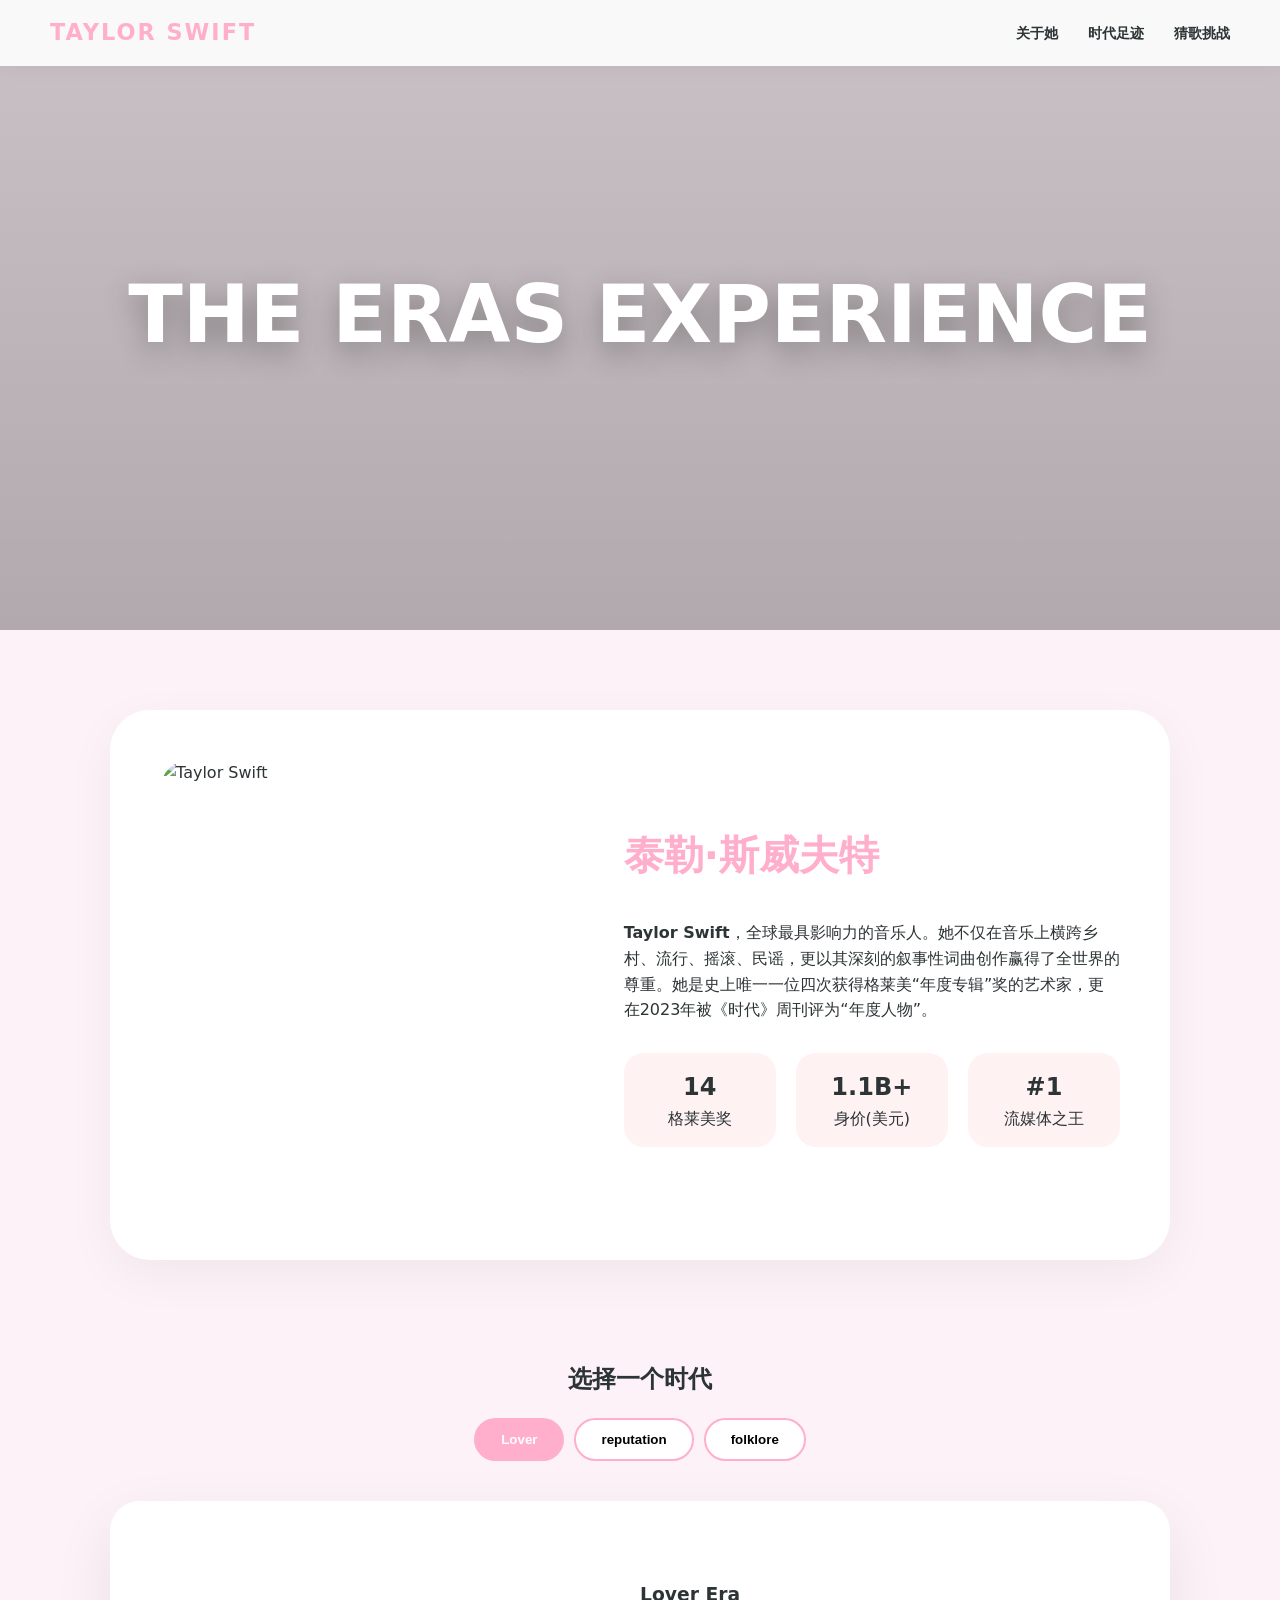
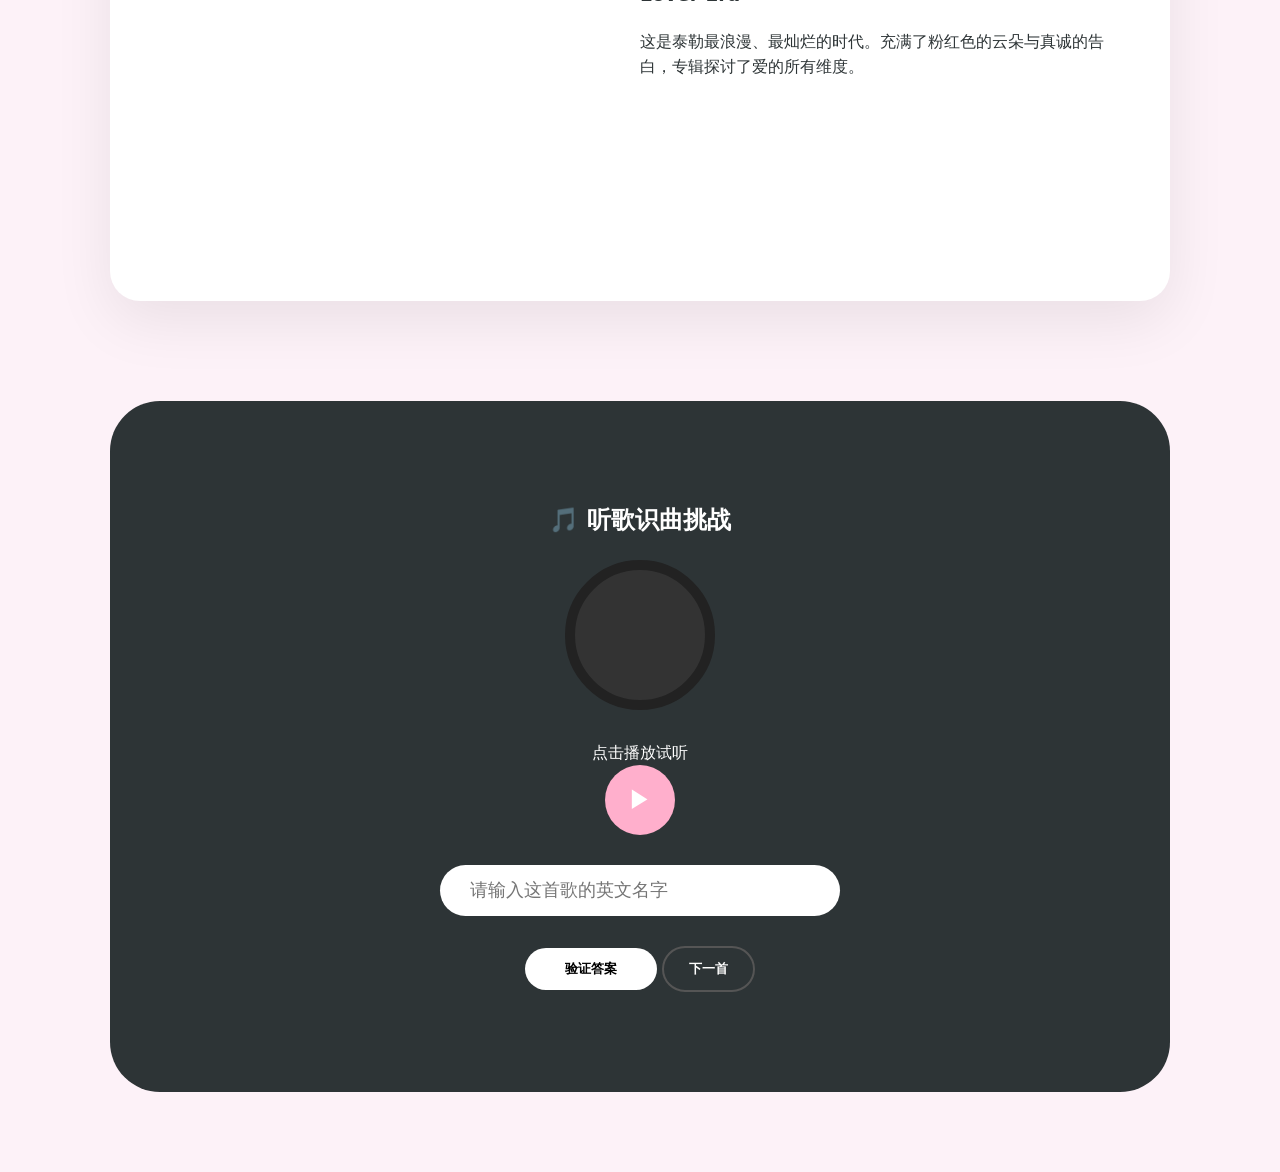
==== index.html @ 5fdd8d20 "Fix: correctly named index.html" ====
<!DOCTYPE html>
<html lang="zh-CN">
<head>
    <meta charset="UTF-8">
    <title>Taylor Swift | The Eras Tour 官方应援站</title>
    <style>
        :root {
            --pink: #ffafcc;
            --blue: #a2d2ff;
            --purple: #cdb4db;
            --dark: #2d3436;
            --glass: rgba(255, 255, 255, 0.9);
        }

        * { box-sizing: border-box; scroll-behavior: smooth; }
        body { margin: 0; font-family: 'Segoe UI', system-ui, sans-serif; background: #fdf2f8; color: var(--dark); line-height: 1.6; }

        /* --- 导航栏 --- */
        nav { position: fixed; top: 0; width: 100%; background: var(--glass); backdrop-filter: blur(10px); padding: 15px 50px; z-index: 1000; display: flex; justify-content: space-between; align-items: center; box-shadow: 0 2px 20px rgba(0,0,0,0.05); }
        nav .logo { font-weight: 900; font-size: 1.4rem; color: var(--pink); letter-spacing: 2px; }
        nav .links a { margin-left: 25px; text-decoration: none; color: var(--dark); font-weight: bold; font-size: 0.9rem; transition: 0.3s; }
        nav .links a:hover { color: var(--pink); }

        /* --- Hero Section --- */
        header { height: 70vh; background: linear-gradient(rgba(0,0,0,0.2), rgba(0,0,0,0.3)), url('https://images.unsplash.com/photo-1540039155733-5bb30b53aa14?auto=format&fit=crop&q=80&w=1920') center/cover; display: flex; align-items: center; justify-content: center; color: white; text-align: center; }
        header h1 { font-size: 5rem; margin: 0; text-shadow: 0 10px 30px rgba(0,0,0,0.3); }

        .container { max-width: 1100px; margin: 0 auto; padding: 80px 20px; }

        /* --- 个人介绍 --- */
        .bio-section { display: flex; gap: 50px; background: white; padding: 50px; border-radius: 40px; box-shadow: 0 15px 50px rgba(0,0,0,0.05); margin-bottom: 100px; align-items: center; }
        .bio-img { flex: 1; border-radius: 30px; overflow: hidden; height: 450px; }
        .bio-img img { width: 100%; height: 100%; object-fit: cover; }
        .bio-content { flex: 1.2; }
        .bio-content h2 { font-size: 2.5rem; color: var(--pink); margin-top: 0; }
        .stats { display: flex; gap: 20px; margin-top: 30px; }
        .stat-item { background: #fef2f2; padding: 15px; border-radius: 20px; flex: 1; text-align: center; }
        .stat-item strong { display: block; font-size: 1.5rem; }

        /* --- 时代切换交互 --- */
        .era-switcher { text-align: center; margin-bottom: 100px; }
        .era-btns { margin-bottom: 40px; display: flex; justify-content: center; gap: 10px; flex-wrap: wrap; }
        .era-btn { padding: 12px 25px; border-radius: 30px; border: 2px solid var(--pink); background: white; font-weight: bold; cursor: pointer; transition: 0.3s; }
        .era-btn.active { background: var(--pink); color: white; }
        .era-display { display: flex; background: white; border-radius: 30px; overflow: hidden; box-shadow: 0 20px 60px rgba(0,0,0,0.08); min-height: 400px; }
        .era-pic { flex: 1; background-size: cover; background-position: center; transition: 0.5s; }
        .era-info { flex: 1; padding: 60px; text-align: left; }

        /* --- 猜歌挑战 (音频增强) --- */
        .quiz-section { background: var(--dark); color: white; padding: 80px 40px; border-radius: 50px; text-align: center; margin-top: 50px; }
        .record-player { width: 150px; height: 150px; background: #333; border: 10px solid #222; border-radius: 50%; margin: 0 auto 30px; position: relative; }
        .record-player.playing { animation: spin 3s linear infinite; }
        @keyframes spin { from { transform: rotate(0deg); } to { transform: rotate(360deg); } }
        .play-btn { width: 70px; height: 70px; border-radius: 50%; background: var(--pink); border: none; cursor: pointer; font-size: 24px; color: white; transition: 0.3s; }
        .play-btn:hover { transform: scale(1.1); }
        .quiz-input { padding: 15px 30px; width: 80%; max-width: 400px; border-radius: 30px; border: none; font-size: 1.1rem; margin: 30px 0; outline: none; }

        @media (max-width: 800px) { .bio-section, .era-display { flex-direction: column; } .bio-img { width: 100%; height: 300px; } }
    </style>
</head>
<body>

<nav>
    <div class="logo">TAYLOR SWIFT</div>
    <div class="links">
        <a href="#bio">关于她</a>
        <a href="#eras">时代足迹</a>
        <a href="#quiz">猜歌挑战</a>
    </div>
</nav>

<header>
    <h1>THE ERAS EXPERIENCE</h1>
</header>

<div class="container">
    <section id="bio" class="bio-section">
        <div class="bio-img">
            <img src="https://images.unsplash.com/photo-1540039155733-5bb30b53aa14?q=80&w=800" alt="Taylor Swift">
        </div>
        <div class="bio-content">
            <h2>泰勒·斯威夫特</h2>
            <p><strong>Taylor Swift</strong>，全球最具影响力的音乐人。她不仅在音乐上横跨乡村、流行、摇滚、民谣，更以其深刻的叙事性词曲创作赢得了全世界的尊重。她是史上唯一一位四次获得格莱美“年度专辑”奖的艺术家，更在2023年被《时代》周刊评为“年度人物”。</p>
            <div class="stats">
                <div class="stat-item"><strong>14</strong>格莱美奖</div>
                <div class="stat-item"><strong>1.1B+</strong>身价(美元)</div>
                <div class="stat-item"><strong>#1</strong>流媒体之王</div>
            </div>
        </div>
    </section>

    <section id="eras" class="era-switcher">
        <h2>选择一个时代</h2>
        <div class="era-btns">
            <button class="era-btn active" onclick="switchEra('Lover')">Lover</button>
            <button class="era-btn" onclick="switchEra('Rep')">reputation</button>
            <button class="era-btn" onclick="switchEra('Folklore')">folklore</button>
        </div>
        <div class="era-display">
            <div id="era-pic" class="era-pic" style="background-image: url('https://images.unsplash.com/photo-1493225255756-d9584f8606e9?q=80&w=800');"></div>
            <div class="era-info">
                <h3 id="era-title">Lover Era</h3>
                <p id="era-text">这是泰勒最浪漫、最灿烂的时代。充满了粉红色的云朵与真诚的告白，专辑探讨了爱的所有维度。</p>
            </div>
        </div>
    </section>

    <section id="quiz" class="quiz-section">
        <h2>🎵 听歌识曲挑战</h2>
        <div id="record" class="record-player"></div>
        <div id="status">音频已加载，点击播放</div>
        <button class="play-btn" onclick="togglePlay()" id="playBtn">▶</button>
        <br>
        <input type="text" id="ans" class="quiz-input" placeholder="请输入这首歌的英文名字">
        <br>
        <button class="era-btn" style="background: white; border: none; padding: 12px 40px;" onclick="check()">验证答案</button>
        <button class="era-btn" style="background: transparent; color: white; border-color: #555;" onclick="newSong()">下一首</button>
        <div id="feedback" style="margin-top: 20px; font-weight: bold;"></div>
    </section>
</div>

<audio id="audio"></audio>

<script>
    // 时代切换数据
    const eraData = {
        'Lover': { t: "Lover Era", p: "https://images.unsplash.com/photo-1493225255756-d9584f8606e9?q=80&w=800", d: "这是泰勒最浪漫、最灿烂的时代。充满了粉红色的云朵与真诚的告白，专辑探讨了爱的所有维度。" },
        'Rep': { t: "reputation Era", p: "https://images.unsplash.com/photo-1506157786151-b8491531f063?q=80&w=800", d: "在黑暗与争议中归来。这个时代标志着泰勒夺回了自己的叙事权，风格强悍且充满力量感。" },
        'Folklore': { t: "folklore Era", p: "https://images.unsplash.com/photo-1441974231531-c6227db76b6e?q=80&w=800", d: "在寂静的森林中，泰勒用叙事诗般的方式安抚了疫情下的世界。这是一个充满想象力与艺术性的民谣时代。" }
    };

    function switchEra(name) {
        const data = eraData[name];
        document.getElementById('era-title').innerText = data.t;
        document.getElementById('era-text').innerText = data.d;
        document.getElementById('era-pic').style.backgroundImage = `url('${data.p}')`;
        document.querySelectorAll('.era-btn').forEach(b => b.classList.remove('active'));
        event.target.classList.add('active');
    }

    // 猜歌数据 (使用更稳定的测试链接)
    const songs = [
        { n: "Blank Space", u: "https://www.soundhelix.com/examples/mp3/SoundHelix-Song-1.mp3" }, // 示例音频1
        { n: "Shake It Off", u: "https://www.soundhelix.com/examples/mp3/SoundHelix-Song-2.mp3" }  // 示例音频2
    ];

    let current = 0;
    const audio = document.getElementById('audio');

    function newSong() {
        current = Math.floor(Math.random()*songs.length);
        audio.src = songs[current].u;
        document.getElementById('feedback').innerText = "";
        document.getElementById('ans').value = "";
        document.getElementById('record').classList.remove('playing');
        document.getElementById('playBtn').innerText = "▶";
        document.getElementById('status').innerText = "点击播放试听";
    }

    function togglePlay() {
        if(audio.paused) {
            audio.play();
            document.getElementById('record').classList.add('playing');
            document.getElementById('playBtn').innerText = "⏸";
        } else {
            audio.pause();
            document.getElementById('record').classList.remove('playing');
            document.getElementById('playBtn').innerText = "▶";
        }
    }

    function check() {
        const user = document.getElementById('ans').value.trim().toLowerCase();
        if(user === songs[current].n.toLowerCase()) {
            document.getElementById('feedback').innerText = "✅ 答对了！太聪明了！";
            document.getElementById('feedback').style.color = "#4ade80";
        } else {
            document.getElementById('feedback').innerText = "❌ 还没对哦，再听听？";
            document.getElementById('feedback').style.color = "#f87171";
        }
    }

    window.onload = newSong;
</script>

</body>
</html>
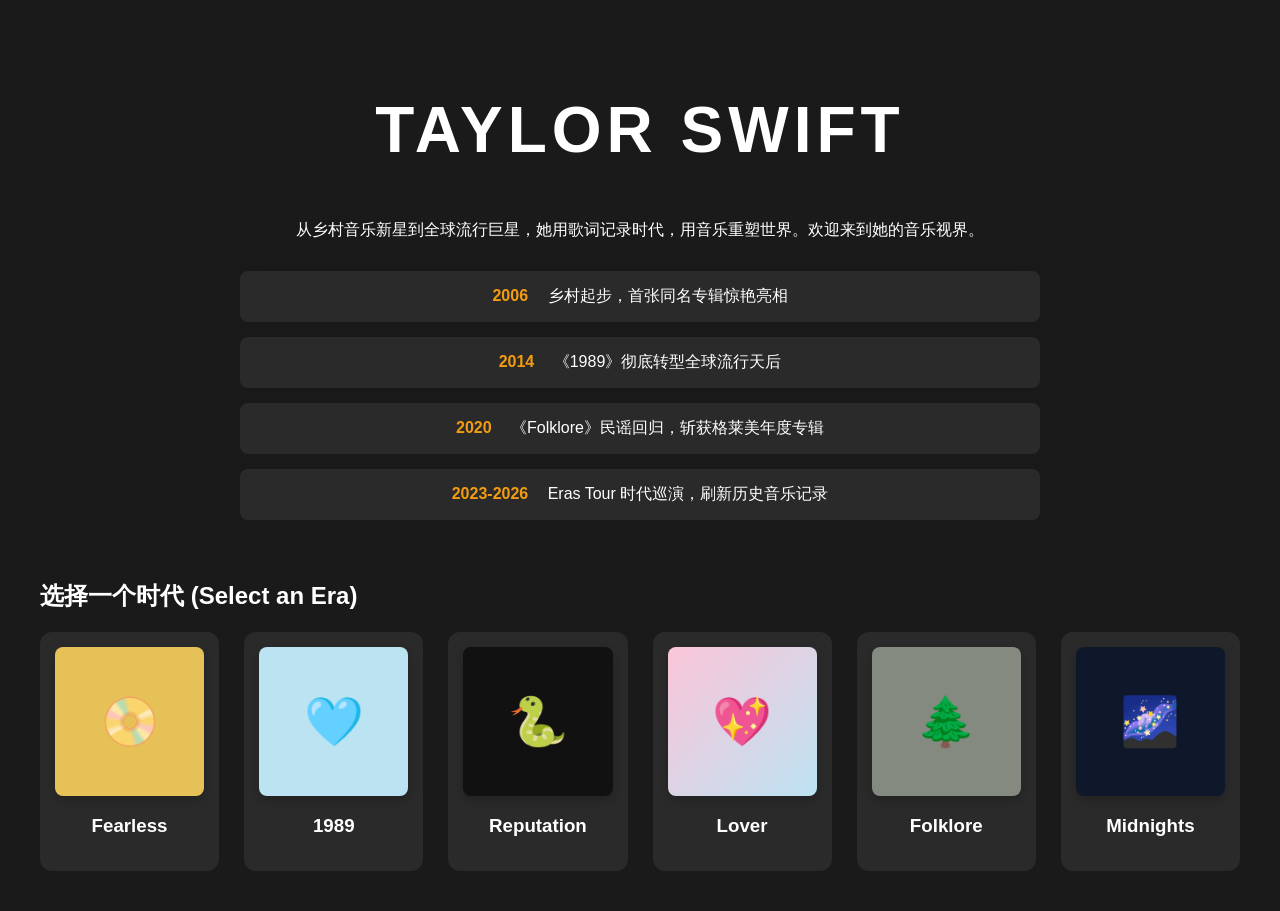
==== commit a610dd97: "Taylor网站史诗级改进" ====
--- a/index.html
+++ b/index.html
@@ -2,186 +2,54 @@
 <html lang="zh-CN">
 <head>
     <meta charset="UTF-8">
-    <title>Taylor Swift | The Eras Tour 官方应援站</title>
-    <style>
-        :root {
-            --pink: #ffafcc;
-            --blue: #a2d2ff;
-            --purple: #cdb4db;
-            --dark: #2d3436;
-            --glass: rgba(255, 255, 255, 0.9);
-        }
-
-        * { box-sizing: border-box; scroll-behavior: smooth; }
-        body { margin: 0; font-family: 'Segoe UI', system-ui, sans-serif; background: #fdf2f8; color: var(--dark); line-height: 1.6; }
-
-        /* --- 导航栏 --- */
-        nav { position: fixed; top: 0; width: 100%; background: var(--glass); backdrop-filter: blur(10px); padding: 15px 50px; z-index: 1000; display: flex; justify-content: space-between; align-items: center; box-shadow: 0 2px 20px rgba(0,0,0,0.05); }
-        nav .logo { font-weight: 900; font-size: 1.4rem; color: var(--pink); letter-spacing: 2px; }
-        nav .links a { margin-left: 25px; text-decoration: none; color: var(--dark); font-weight: bold; font-size: 0.9rem; transition: 0.3s; }
-        nav .links a:hover { color: var(--pink); }
-
-        /* --- Hero Section --- */
-        header { height: 70vh; background: linear-gradient(rgba(0,0,0,0.2), rgba(0,0,0,0.3)), url('https://images.unsplash.com/photo-1540039155733-5bb30b53aa14?auto=format&fit=crop&q=80&w=1920') center/cover; display: flex; align-items: center; justify-content: center; color: white; text-align: center; }
-        header h1 { font-size: 5rem; margin: 0; text-shadow: 0 10px 30px rgba(0,0,0,0.3); }
-
-        .container { max-width: 1100px; margin: 0 auto; padding: 80px 20px; }
-
-        /* --- 个人介绍 --- */
-        .bio-section { display: flex; gap: 50px; background: white; padding: 50px; border-radius: 40px; box-shadow: 0 15px 50px rgba(0,0,0,0.05); margin-bottom: 100px; align-items: center; }
-        .bio-img { flex: 1; border-radius: 30px; overflow: hidden; height: 450px; }
-        .bio-img img { width: 100%; height: 100%; object-fit: cover; }
-        .bio-content { flex: 1.2; }
-        .bio-content h2 { font-size: 2.5rem; color: var(--pink); margin-top: 0; }
-        .stats { display: flex; gap: 20px; margin-top: 30px; }
-        .stat-item { background: #fef2f2; padding: 15px; border-radius: 20px; flex: 1; text-align: center; }
-        .stat-item strong { display: block; font-size: 1.5rem; }
-
-        /* --- 时代切换交互 --- */
-        .era-switcher { text-align: center; margin-bottom: 100px; }
-        .era-btns { margin-bottom: 40px; display: flex; justify-content: center; gap: 10px; flex-wrap: wrap; }
-        .era-btn { padding: 12px 25px; border-radius: 30px; border: 2px solid var(--pink); background: white; font-weight: bold; cursor: pointer; transition: 0.3s; }
-        .era-btn.active { background: var(--pink); color: white; }
-        .era-display { display: flex; background: white; border-radius: 30px; overflow: hidden; box-shadow: 0 20px 60px rgba(0,0,0,0.08); min-height: 400px; }
-        .era-pic { flex: 1; background-size: cover; background-position: center; transition: 0.5s; }
-        .era-info { flex: 1; padding: 60px; text-align: left; }
-
-        /* --- 猜歌挑战 (音频增强) --- */
-        .quiz-section { background: var(--dark); color: white; padding: 80px 40px; border-radius: 50px; text-align: center; margin-top: 50px; }
-        .record-player { width: 150px; height: 150px; background: #333; border: 10px solid #222; border-radius: 50%; margin: 0 auto 30px; position: relative; }
-        .record-player.playing { animation: spin 3s linear infinite; }
-        @keyframes spin { from { transform: rotate(0deg); } to { transform: rotate(360deg); } }
-        .play-btn { width: 70px; height: 70px; border-radius: 50%; background: var(--pink); border: none; cursor: pointer; font-size: 24px; color: white; transition: 0.3s; }
-        .play-btn:hover { transform: scale(1.1); }
-        .quiz-input { padding: 15px 30px; width: 80%; max-width: 400px; border-radius: 30px; border: none; font-size: 1.1rem; margin: 30px 0; outline: none; }
-
-        @media (max-width: 800px) { .bio-section, .era-display { flex-direction: column; } .bio-img { width: 100%; height: 300px; } }
-    </style>
+    <meta name="viewport" content="width=device-width, initial-scale=1.0">
+    <title>Taylor Swift: The Eras Showcase</title>
+    <link rel="stylesheet" href="style.css">
 </head>
 <body>
 
-<nav>
-    <div class="logo">TAYLOR SWIFT</div>
-    <div class="links">
-        <a href="#bio">关于她</a>
-        <a href="#eras">时代足迹</a>
-        <a href="#quiz">猜歌挑战</a>
-    </div>
-</nav>
+    <section class="bio-section">
+        <h1 class="animate-text">TAYLOR SWIFT</h1>
+        <p class="bio-text">从乡村音乐新星到全球流行巨星，她用歌词记录时代，用音乐重塑世界。欢迎来到她的音乐视界。</p>
+        
+        <div class="timeline">
+            <div class="timeline-item"><span>2006</span> 乡村起步，首张同名专辑惊艳亮相</div>
+            <div class="timeline-item"><span>2014</span> 《1989》彻底转型全球流行天后</div>
+            <div class="timeline-item"><span>2020</span> 《Folklore》民谣回归，斩获格莱美年度专辑</div>
+            <div class="timeline-item"><span>2023-2026</span> Eras Tour 时代巡演，刷新历史音乐记录</div>
+        </div>
+    </section>
 
-<header>
-    <h1>THE ERAS EXPERIENCE</h1>
-</header>
-
-<div class="container">
-    <section id="bio" class="bio-section">
-        <div class="bio-img">
-            <img src="https://images.unsplash.com/photo-1540039155733-5bb30b53aa14?q=80&w=800" alt="Taylor Swift">
-        </div>
-        <div class="bio-content">
-            <h2>泰勒·斯威夫特</h2>
-            <p><strong>Taylor Swift</strong>，全球最具影响力的音乐人。她不仅在音乐上横跨乡村、流行、摇滚、民谣，更以其深刻的叙事性词曲创作赢得了全世界的尊重。她是史上唯一一位四次获得格莱美“年度专辑”奖的艺术家，更在2023年被《时代》周刊评为“年度人物”。</p>
-            <div class="stats">
-                <div class="stat-item"><strong>14</strong>格莱美奖</div>
-                <div class="stat-item"><strong>1.1B+</strong>身价(美元)</div>
-                <div class="stat-item"><strong>#1</strong>流媒体之王</div>
+    <section class="album-section">
+        <h2>选择一个时代 (Select an Era)</h2>
+        <div class="album-grid">
+            <div class="album-card" data-era="fearless">
+                <div class="album-cover" style="background: #e5c158;">📀</div>
+                <h3>Fearless</h3>
+            </div>
+            <div class="album-card" data-era="1989">
+                <div class="album-cover" style="background: #bce3f2;">🩵</div>
+                <h3>1989</h3>
+            </div>
+            <div class="album-card" data-era="reputation">
+                <div class="album-cover" style="background: #111111; color: #fff;">🐍</div>
+                <h3>Reputation</h3>
+            </div>
+            <div class="album-card" data-era="lover">
+                <div class="album-cover" style="background: linear-gradient(135deg, #fbc5d8, #bce3f2);">💖</div>
+                <h3>Lover</h3>
+            </div>
+            <div class="album-card" data-era="folklore">
+                <div class="album-cover" style="background: #848a80;">🌲</div>
+                <h3>Folklore</h3>
+            </div>
+            <div class="album-card" data-era="midnights">
+                <div class="album-cover" style="background: #0f172a; color: #fff;">🌌</div>
+                <h3>Midnights</h3>
             </div>
         </div>
     </section>
 
-    <section id="eras" class="era-switcher">
-        <h2>选择一个时代</h2>
-        <div class="era-btns">
-            <button class="era-btn active" onclick="switchEra('Lover')">Lover</button>
-            <button class="era-btn" onclick="switchEra('Rep')">reputation</button>
-            <button class="era-btn" onclick="switchEra('Folklore')">folklore</button>
-        </div>
-        <div class="era-display">
-            <div id="era-pic" class="era-pic" style="background-image: url('https://images.unsplash.com/photo-1493225255756-d9584f8606e9?q=80&w=800');"></div>
-            <div class="era-info">
-                <h3 id="era-title">Lover Era</h3>
-                <p id="era-text">这是泰勒最浪漫、最灿烂的时代。充满了粉红色的云朵与真诚的告白，专辑探讨了爱的所有维度。</p>
-            </div>
-        </div>
-    </section>
-
-    <section id="quiz" class="quiz-section">
-        <h2>🎵 听歌识曲挑战</h2>
-        <div id="record" class="record-player"></div>
-        <div id="status">音频已加载，点击播放</div>
-        <button class="play-btn" onclick="togglePlay()" id="playBtn">▶</button>
-        <br>
-        <input type="text" id="ans" class="quiz-input" placeholder="请输入这首歌的英文名字">
-        <br>
-        <button class="era-btn" style="background: white; border: none; padding: 12px 40px;" onclick="check()">验证答案</button>
-        <button class="era-btn" style="background: transparent; color: white; border-color: #555;" onclick="newSong()">下一首</button>
-        <div id="feedback" style="margin-top: 20px; font-weight: bold;"></div>
-    </section>
-</div>
-
-<audio id="audio"></audio>
-
-<script>
-    // 时代切换数据
-    const eraData = {
-        'Lover': { t: "Lover Era", p: "https://images.unsplash.com/photo-1493225255756-d9584f8606e9?q=80&w=800", d: "这是泰勒最浪漫、最灿烂的时代。充满了粉红色的云朵与真诚的告白，专辑探讨了爱的所有维度。" },
-        'Rep': { t: "reputation Era", p: "https://images.unsplash.com/photo-1506157786151-b8491531f063?q=80&w=800", d: "在黑暗与争议中归来。这个时代标志着泰勒夺回了自己的叙事权，风格强悍且充满力量感。" },
-        'Folklore': { t: "folklore Era", p: "https://images.unsplash.com/photo-1441974231531-c6227db76b6e?q=80&w=800", d: "在寂静的森林中，泰勒用叙事诗般的方式安抚了疫情下的世界。这是一个充满想象力与艺术性的民谣时代。" }
-    };
-
-    function switchEra(name) {
-        const data = eraData[name];
-        document.getElementById('era-title').innerText = data.t;
-        document.getElementById('era-text').innerText = data.d;
-        document.getElementById('era-pic').style.backgroundImage = `url('${data.p}')`;
-        document.querySelectorAll('.era-btn').forEach(b => b.classList.remove('active'));
-        event.target.classList.add('active');
-    }
-
-    // 猜歌数据 (使用更稳定的测试链接)
-    const songs = [
-        { n: "Blank Space", u: "https://www.soundhelix.com/examples/mp3/SoundHelix-Song-1.mp3" }, // 示例音频1
-        { n: "Shake It Off", u: "https://www.soundhelix.com/examples/mp3/SoundHelix-Song-2.mp3" }  // 示例音频2
-    ];
-
-    let current = 0;
-    const audio = document.getElementById('audio');
-
-    function newSong() {
-        current = Math.floor(Math.random()*songs.length);
-        audio.src = songs[current].u;
-        document.getElementById('feedback').innerText = "";
-        document.getElementById('ans').value = "";
-        document.getElementById('record').classList.remove('playing');
-        document.getElementById('playBtn').innerText = "▶";
-        document.getElementById('status').innerText = "点击播放试听";
-    }
-
-    function togglePlay() {
-        if(audio.paused) {
-            audio.play();
-            document.getElementById('record').classList.add('playing');
-            document.getElementById('playBtn').innerText = "⏸";
-        } else {
-            audio.pause();
-            document.getElementById('record').classList.remove('playing');
-            document.getElementById('playBtn').innerText = "▶";
-        }
-    }
-
-    function check() {
-        const user = document.getElementById('ans').value.trim().toLowerCase();
-        if(user === songs[current].n.toLowerCase()) {
-            document.getElementById('feedback').innerText = "✅ 答对了！太聪明了！";
-            document.getElementById('feedback').style.color = "#4ade80";
-        } else {
-            document.getElementById('feedback').innerText = "❌ 还没对哦，再听听？";
-            document.getElementById('feedback').style.color = "#f87171";
-        }
-    }
-
-    window.onload = newSong;
-</script>
-
+    <script src="script.js"></script>
 </body>
 </html>
--- a/style.css
+++ b/style.css
@@ -0,0 +1,152 @@
+/* 1. 默认全局变量（初始为默认优雅暗色调） */
+:root {
+    --bg-color: #1a1a1a;
+    --text-color: #ffffff;
+    --accent-color: #f39c12;
+    --card-bg: #2a2a2a;
+    --blur-effect: blur(0px);
+    --font-style: 'Segoe UI', sans-serif;
+}
+
+/* 2. 不同专辑的画风与色调定义 */
+[data-theme="fearless"] {
+    --bg-color: #faf5e6;
+    --text-color: #634b15;
+    --accent-color: #d4af37;
+    --card-bg: #fffbf0;
+    --font-style: 'Georgia', serif;
+}
+
+[data-theme="1989"] {
+    --bg-color: #e6f4f8;
+    --text-color: #1e3a47;
+    --accent-color: #7bc0db;
+    --card-bg: #ffffff;
+    --font-style: 'Arial', sans-serif;
+}
+
+[data-theme="reputation"] {
+    --bg-color: #0d0d0d;
+    --text-color: #f5f5f5;
+    --accent-color: #7f8c8d;
+    --card-bg: #1a1a1a;
+    --font-style: 'Impact', Charcoal, sans-serif;
+    filter: contrast(1.1) grayscale(0.2); /* 带来硬朗、高对比度的画风 */
+}
+
+[data-theme="lover"] {
+    --bg-color: #fff0f5;
+    --text-color: #774c60;
+    --accent-color: #ffb6c1;
+    --card-bg: linear-gradient(180deg, #ffffff, #fff5f7);
+    --font-style: 'Courier New', monospace;
+}
+
+[data-theme="folklore"] {
+    --bg-color: #2b302a;
+    --text-color: #e3e7e1;
+    --accent-color: #707a6e;
+    --card-bg: #353c34;
+    --font-style: 'Garamond', serif;
+    --blur-effect: blur(1px); /* 带来森林薄雾般的微朦胧感 */
+}
+
+[data-theme="midnights"] {
+    --bg-color: #070b19;
+    --text-color: #cbd5e1;
+    --accent-color: #38bdf8;
+    --card-bg: #0f172a;
+    --font-style: 'Trebuchet MS', sans-serif;
+}
+
+/* 3. 基础布局与丝滑过渡过渡动效 */
+body {
+    background-color: var(--bg-color);
+    color: var(--text-color);
+    font-family: var(--font-style);
+    margin: 0;
+    padding: 40px;
+    transition: all 0.8s cubic-bezier(0.25, 1, 0.5, 1); /* 核心：让所有色彩、字体的切换极其丝滑 */
+    backdrop-filter: var(--blur-effect);
+}
+
+/* 生涯墙与动态文字 */
+.bio-section {
+    max-width: 800px;
+    margin: 0 auto 60px auto;
+    text-align: center;
+}
+
+.animate-text {
+    font-size: 4rem;
+    letter-spacing: 5px;
+    animation: fadeInDown 1.2s ease;
+}
+
+/* 生涯时间线高级动效 */
+.timeline {
+    margin-top: 30px;
+    display: flex;
+    flex-direction: column;
+    gap: 15px;
+}
+
+.timeline-item {
+    background: var(--card-bg);
+    padding: 15px;
+    border-radius: 8px;
+    box-shadow: 0 4px 15px rgba(0,0,0,0.05);
+    transform: translateY(0);
+    transition: transform 0.3s ease, box-shadow 0.3s ease;
+    cursor: default;
+}
+
+.timeline-item:hover {
+    transform: translateY(-5px); /* 悬浮时微微抬起 */
+    box-shadow: 0 10px 20px rgba(0,0,0,0.15);
+}
+
+.timeline-item span {
+    font-weight: bold;
+    color: var(--accent-color);
+    margin-right: 15px;
+}
+
+/* 专辑陈列网格 */
+.album-grid {
+    display: grid;
+    grid-template-columns: repeat(auto-fit, minmax(150px, 1fr));
+    gap: 25px;
+    margin-top: 20px;
+}
+
+.album-card {
+    background: var(--card-bg);
+    border-radius: 12px;
+    padding: 15px;
+    text-align: center;
+    cursor: pointer;
+    transition: transform 0.4s cubic-bezier(0.175, 0.885, 0.32, 1.275);
+}
+
+.album-card:hover {
+    transform: scale(1.08); /* 弹性放大效果 */
+}
+
+.album-cover {
+    width: 100%;
+    aspect-ratio: 1;
+    border-radius: 8px;
+    display: flex;
+    align-items: center;
+    justify-content: center;
+    font-size: 3rem;
+    margin-bottom: 10px;
+    box-shadow: 0 4px 10px rgba(0,0,0,0.2);
+}
+
+/* 纯 CSS 动画预设 */
+@keyframes fadeInDown {
+    from { opacity: 0; transform: translateY(-20px); }
+    to { opacity: 1; transform: translateY(0); }
+}
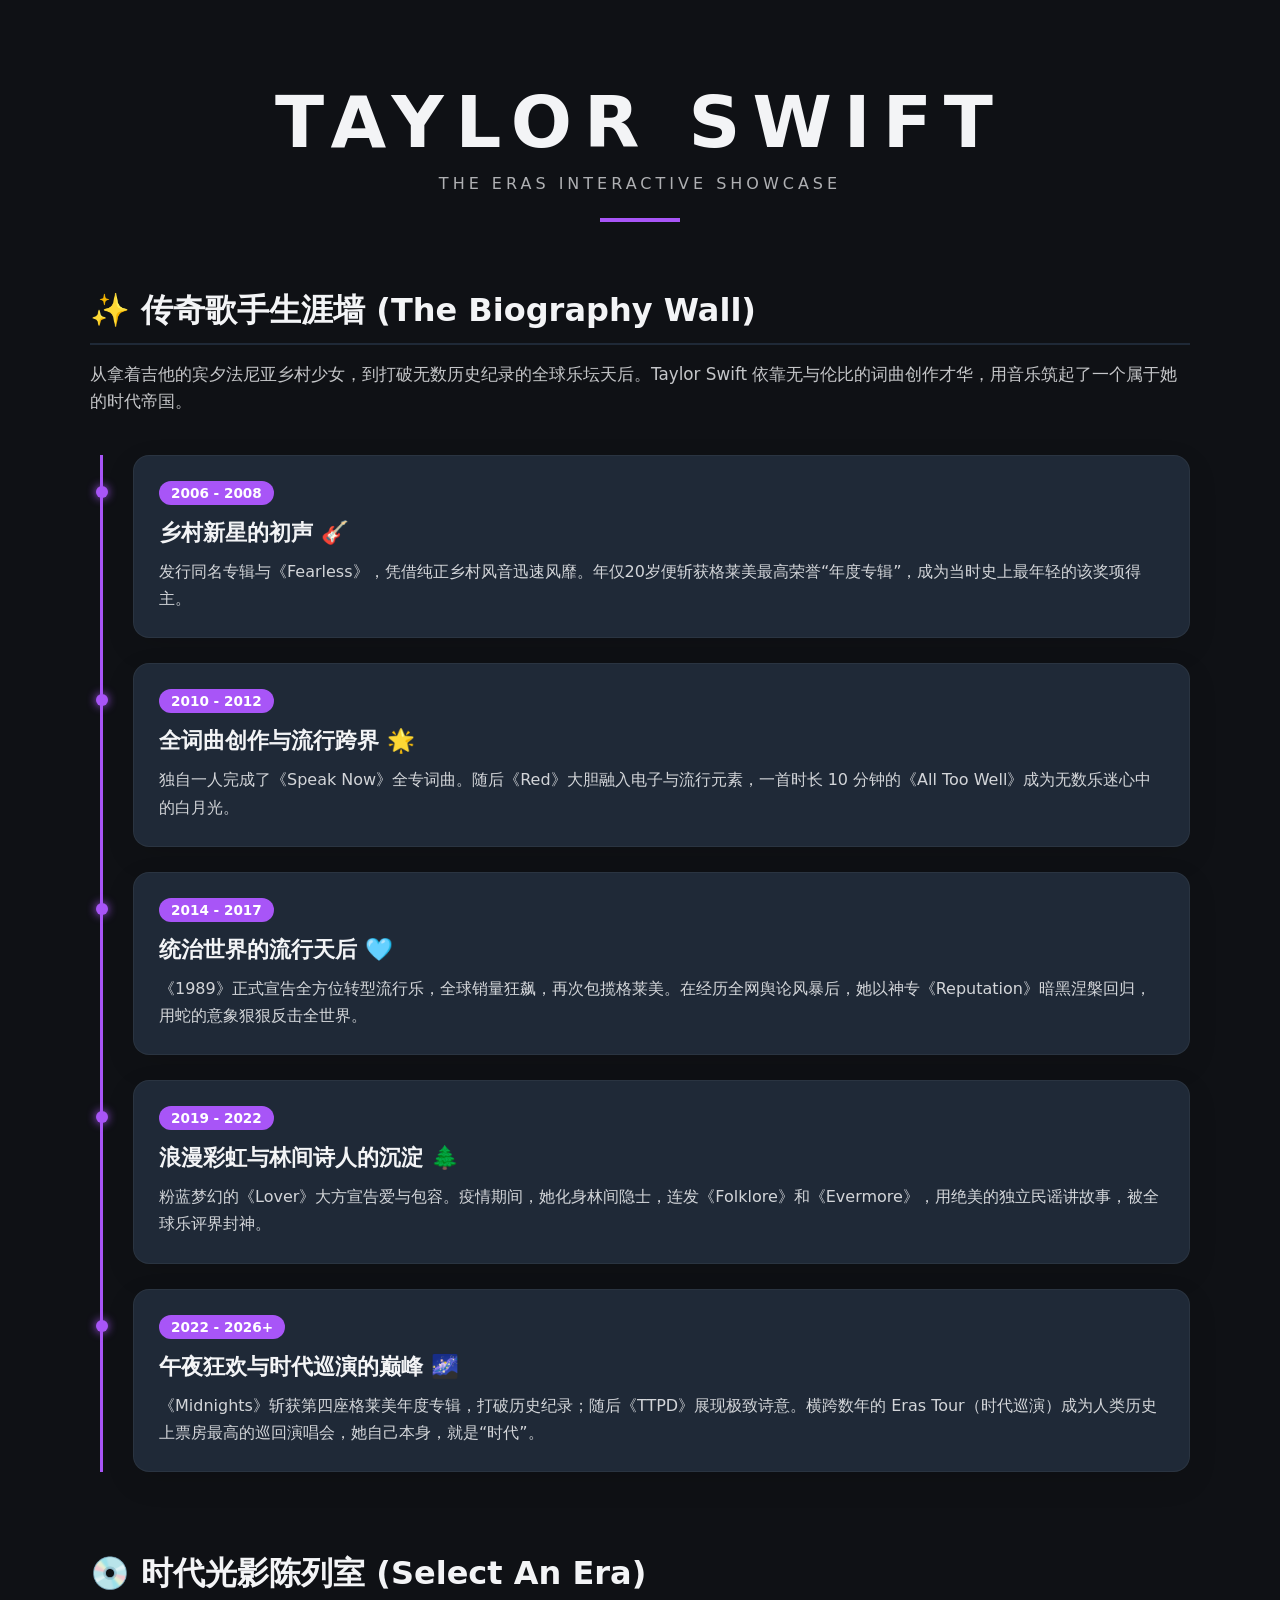
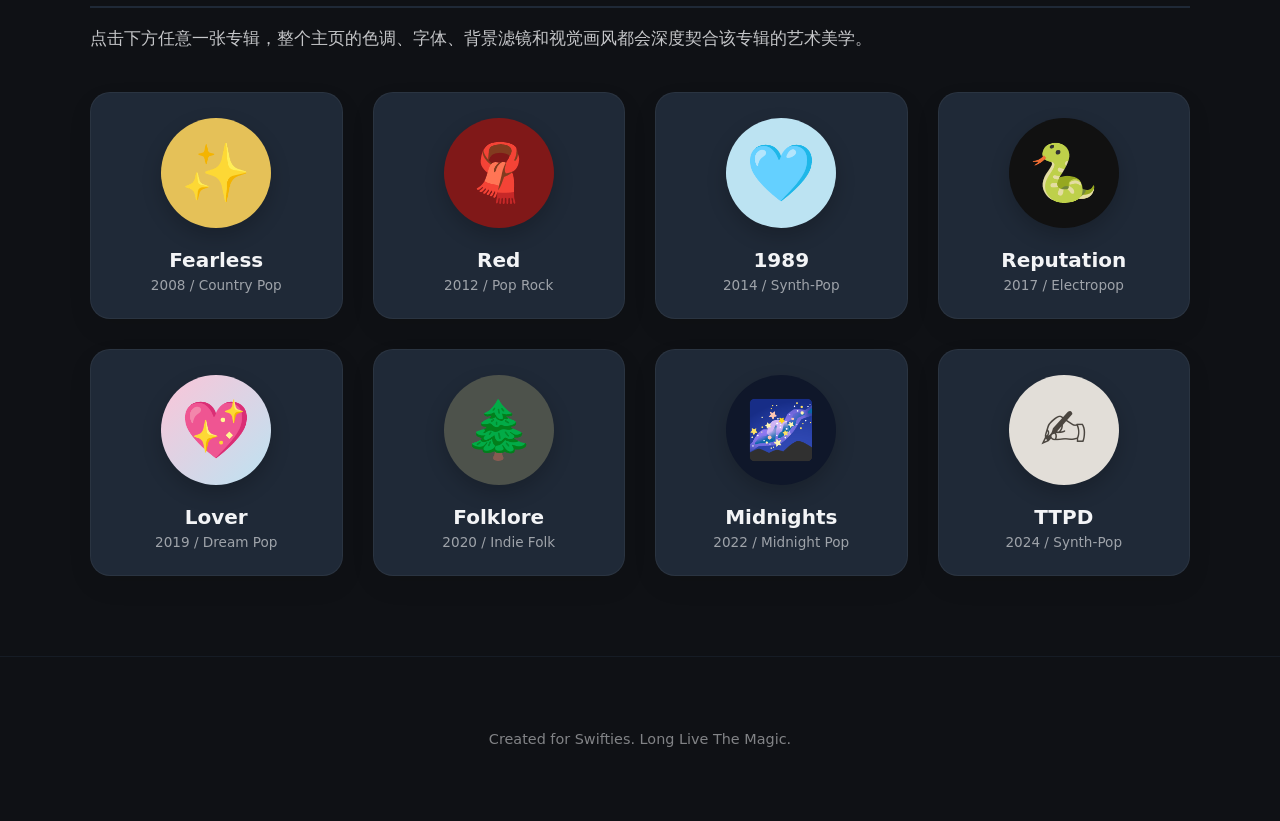
==== commit 0069c360: "2.0版本" ====
--- a/index.html
+++ b/index.html
@@ -3,53 +3,106 @@
 <head>
     <meta charset="UTF-8">
     <meta name="viewport" content="width=device-width, initial-scale=1.0">
-    <title>Taylor Swift: The Eras Showcase</title>
+    <title>Taylor Swift: The Eras Universe</title>
     <link rel="stylesheet" href="style.css">
 </head>
 <body>
 
-    <section class="bio-section">
-        <h1 class="animate-text">TAYLOR SWIFT</h1>
-        <p class="bio-text">从乡村音乐新星到全球流行巨星，她用歌词记录时代，用音乐重塑世界。欢迎来到她的音乐视界。</p>
+    <header class="main-header">
+        <h1 class="animate-title">TAYLOR SWIFT</h1>
+        <p class="subtitle">THE ERAS INTERACTIVE SHOWCASE</p>
+        <div class="header-line"></div>
+    </header>
+
+    <section class="section-container">
+        <h2 class="section-title">✨ 传奇歌手生涯墙 (The Biography Wall)</h2>
+        <p class="section-intro">从拿着吉他的宾夕法尼亚乡村少女，到打破无数历史纪录的全球乐坛天后。Taylor Swift 依靠无与伦比的词曲创作才华，用音乐筑起了一个属于她的时代帝国。</p>
         
-        <div class="timeline">
-            <div class="timeline-item"><span>2006</span> 乡村起步，首张同名专辑惊艳亮相</div>
-            <div class="timeline-item"><span>2014</span> 《1989》彻底转型全球流行天后</div>
-            <div class="timeline-item"><span>2020</span> 《Folklore》民谣回归，斩获格莱美年度专辑</div>
-            <div class="timeline-item"><span>2023-2026</span> Eras Tour 时代巡演，刷新历史音乐记录</div>
-        </div>
-    </section>
+        <div class="timeline-container">
+            <div class="timeline-card">
+                <div class="time-badge">2006 - 2008</div>
+                <h3>乡村新星的初声 🎸</h3>
+                <p>发行同名专辑与《Fearless》，凭借纯正乡村风音迅速风靡。年仅20岁便斩获格莱美最高荣誉“年度专辑”，成为当时史上最年轻的该奖项得主。</p>
+            </div>
+            
+            <div class="timeline-card">
+                <div class="time-badge">2010 - 2012</div>
+                <h3>全词曲创作与流行跨界 🌟</h3>
+                <p>独自一人完成了《Speak Now》全专词曲。随后《Red》大胆融入电子与流行元素，一首时长 10 分钟的《All Too Well》成为无数乐迷心中的白月光。</p>
+            </div>
+            
+            <div class="timeline-card">
+                <div class="time-badge">2014 - 2017</div>
+                <h3>统治世界的流行天后 🩵</h3>
+                <p>《1989》正式宣告全方位转型流行乐，全球销量狂飙，再次包揽格莱美。在经历全网舆论风暴后，她以神专《Reputation》暗黑涅槃回归，用蛇的意象狠狠反击全世界。</p>
+            </div>
+            
+            <div class="timeline-card">
+                <div class="time-badge">2019 - 2022</div>
+                <h3>浪漫彩虹与林间诗人的沉淀 🌲</h3>
+                <p>粉蓝梦幻的《Lover》大方宣告爱与包容。疫情期间，她化身林间隐士，连发《Folklore》和《Evermore》，用绝美的独立民谣讲故事，被全球乐评界封神。</p>
+            </div>
 
-    <section class="album-section">
-        <h2>选择一个时代 (Select an Era)</h2>
-        <div class="album-grid">
-            <div class="album-card" data-era="fearless">
-                <div class="album-cover" style="background: #e5c158;">📀</div>
-                <h3>Fearless</h3>
-            </div>
-            <div class="album-card" data-era="1989">
-                <div class="album-cover" style="background: #bce3f2;">🩵</div>
-                <h3>1989</h3>
-            </div>
-            <div class="album-card" data-era="reputation">
-                <div class="album-cover" style="background: #111111; color: #fff;">🐍</div>
-                <h3>Reputation</h3>
-            </div>
-            <div class="album-card" data-era="lover">
-                <div class="album-cover" style="background: linear-gradient(135deg, #fbc5d8, #bce3f2);">💖</div>
-                <h3>Lover</h3>
-            </div>
-            <div class="album-card" data-era="folklore">
-                <div class="album-cover" style="background: #848a80;">🌲</div>
-                <h3>Folklore</h3>
-            </div>
-            <div class="album-card" data-era="midnights">
-                <div class="album-cover" style="background: #0f172a; color: #fff;">🌌</div>
-                <h3>Midnights</h3>
+            <div class="timeline-card">
+                <div class="time-badge">2022 - 2026+</div>
+                <h3>午夜狂欢与时代巡演的巅峰 🌌</h3>
+                <p>《Midnights》斩获第四座格莱美年度专辑，打破历史纪录；随后《TTPD》展现极致诗意。横跨数年的 Eras Tour（时代巡演）成为人类历史上票房最高的巡回演唱会，她自己本身，就是“时代”。</p>
             </div>
         </div>
     </section>
 
+    <section class="section-container">
+        <h2 class="section-title">💿 时代光影陈列室 (Select An Era)</h2>
+        <p class="section-intro">点击下方任意一张专辑，整个主页的色调、字体、背景滤镜和视觉画风都会深度契合该专辑的艺术美学。</p>
+        
+        <div class="album-grid">
+            <div class="album-card" data-era="fearless">
+                <div class="vinyl-record">✨</div>
+                <h3>Fearless</h3>
+                <p class="album-meta">2008 / Country Pop</p>
+            </div>
+            <div class="album-card" data-era="red">
+                <div class="vinyl-record" style="background: #801818; color: #fff;">🧣</div>
+                <h3>Red</h3>
+                <p class="album-meta">2012 / Pop Rock</p>
+            </div>
+            <div class="album-card" data-era="pop1989">
+                <div class="vinyl-record" style="background: #bce3f2;">🩵</div>
+                <h3>1989</h3>
+                <p class="album-meta">2014 / Synth-Pop</p>
+            </div>
+            <div class="album-card" data-era="reputation">
+                <div class="vinyl-record" style="background: #111111; color: #fff;">🐍</div>
+                <h3>Reputation</h3>
+                <p class="album-meta">2017 / Electropop</p>
+            </div>
+            <div class="album-card" data-era="lover">
+                <div class="vinyl-record" style="background: linear-gradient(135deg, #fbc5d8, #bce3f2);">💖</div>
+                <h3>Lover</h3>
+                <p class="album-meta">2019 / Dream Pop</p>
+            </div>
+            <div class="album-card" data-era="folklore">
+                <div class="vinyl-record" style="background: #4d524b; color: #fff;">🌲</div>
+                <h3>Folklore</h3>
+                <p class="album-meta">2020 / Indie Folk</p>
+            </div>
+            <div class="album-card" data-era="midnights">
+                <div class="vinyl-record" style="background: #0f172a; color: #fff;">🌌</div>
+                <h3>Midnights</h3>
+                <p class="album-meta">2022 / Midnight Pop</p>
+            </div>
+            <div class="album-card" data-era="ttpd">
+                <div class="vinyl-record" style="background: #e2ded8; color: #4a453f;">✍️</div>
+                <h3>TTPD</h3>
+                <p class="album-meta">2024 / Synth-Pop</p>
+            </div>
+        </div>
+    </section>
+
+    <footer class="main-footer">
+        <p>Created for Swifties. Long Live The Magic.</p>
+    </footer>
+
     <script src="script.js"></script>
 </body>
-</html>+</html> 
--- a/style.css
+++ b/style.css
@@ -1,152 +1,294 @@
-/* 1. 默认全局变量（初始为默认优雅暗色调） */
+/* ==========================================================================
+   1. 初始优雅高阶暗色主题（默认）
+   ========================================================================== */
 :root {
-    --bg-color: #1a1a1a;
-    --text-color: #ffffff;
-    --accent-color: #f39c12;
-    --card-bg: #2a2a2a;
-    --blur-effect: blur(0px);
-    --font-style: 'Segoe UI', sans-serif;
-}
-
-/* 2. 不同专辑的画风与色调定义 */
+    --bg-color: #0f1115;
+    --text-color: #f3f4f6;
+    --accent-color: #a855f7;
+    --card-bg: #1f2937;
+    --card-hover-bg: #374151;
+    --blur-val: blur(0px);
+    --font-family: system-ui, -apple-system, sans-serif;
+    --card-border: 1px solid rgba(255,255,255,0.05);
+}
+
+/* ==========================================================================
+   2. 各大时代（Eras）主题深度视觉画风定制
+   ========================================================================== */
+
+/* Fearless 时代：闪耀金色、古典乡村优雅 */
 [data-theme="fearless"] {
     --bg-color: #faf5e6;
-    --text-color: #634b15;
+    --text-color: #4a3710;
     --accent-color: #d4af37;
-    --card-bg: #fffbf0;
-    --font-style: 'Georgia', serif;
-}
-
-[data-theme="1989"] {
-    --bg-color: #e6f4f8;
-    --text-color: #1e3a47;
-    --accent-color: #7bc0db;
+    --card-bg: #fffbf2;
+    --card-hover-bg: #f5eedc;
+    --font-family: 'Garamond', 'Georgia', serif;
+    --card-border: 1px solid rgba(212,175,55,0.2);
+}
+
+/* Red 时代：秋日落叶红、高饱和、复古情绪 */
+[data-theme="red"] {
+    --bg-color: #2b0b0b;
+    --text-color: #fae8e8;
+    --accent-color: #e11d48;
+    --card-bg: #3f1414;
+    --card-hover-bg: #521c1c;
+    --font-family: 'Palatino', serif;
+}
+
+/* 1989 时代：海风霓虹蓝、都市清爽、明亮轻快 */
+[data-theme="pop1989"] {
+    --bg-color: #f0f9ff;
+    --text-color: #0f364a;
+    --accent-color: #38bdf8;
     --card-bg: #ffffff;
-    --font-style: 'Arial', sans-serif;
-}
-
+    --card-hover-bg: #e0f2fe;
+    --font-family: 'Helvetica Neue', Arial, sans-serif;
+    --card-border: 1px solid rgba(56,189,248,0.2);
+}
+
+/* Reputation 时代：硬核暗黑哥特、高对比、金属工业风 */
 [data-theme="reputation"] {
-    --bg-color: #0d0d0d;
-    --text-color: #f5f5f5;
-    --accent-color: #7f8c8d;
-    --card-bg: #1a1a1a;
-    --font-style: 'Impact', Charcoal, sans-serif;
-    filter: contrast(1.1) grayscale(0.2); /* 带来硬朗、高对比度的画风 */
-}
-
+    --bg-color: #000000;
+    --text-color: #ffffff;
+    --accent-color: #94a3b8;
+    --card-bg: #111111;
+    --card-hover-bg: #222222;
+    --font-family: 'Impact', 'Arial Black', sans-serif;
+    filter: contrast(1.15) brightness(0.95);
+    --card-border: 1px solid #333;
+}
+
+/* Lover 时代：粉蓝糖果渐变、极其唯美浪漫 */
 [data-theme="lover"] {
-    --bg-color: #fff0f5;
-    --text-color: #774c60;
-    --accent-color: #ffb6c1;
-    --card-bg: linear-gradient(180deg, #ffffff, #fff5f7);
-    --font-style: 'Courier New', monospace;
-}
-
+    --bg-color: #fff1f2;
+    --text-color: #651532;
+    --accent-color: #f472b6;
+    --card-bg: linear-gradient(135deg, #ffffff, #fff5f7);
+    --card-hover-bg: #ffe4e6;
+    --font-family: 'Comic Sans MS', cursive, sans-serif;
+}
+
+/* Folklore 时代：深山幽居、雾气朦胧、低饱和墨绿木质感 */
 [data-theme="folklore"] {
-    --bg-color: #2b302a;
-    --text-color: #e3e7e1;
-    --accent-color: #707a6e;
-    --card-bg: #353c34;
-    --font-style: 'Garamond', serif;
-    --blur-effect: blur(1px); /* 带来森林薄雾般的微朦胧感 */
-}
-
+    --bg-color: #1c201b;
+    --text-color: #e2e8f0;
+    --accent-color: #86efac;
+    --card-bg: #242a23;
+    --card-hover-bg: #2e362d;
+    --font-family: 'Times New Roman', Times, serif;
+    --blur-val: blur(1.5px);
+}
+
+/* Midnights 时代：静谧午夜蓝、闪烁星光、华丽轻奢 */
 [data-theme="midnights"] {
-    --bg-color: #070b19;
+    --bg-color: #050814;
     --text-color: #cbd5e1;
-    --accent-color: #38bdf8;
-    --card-bg: #0f172a;
-    --font-style: 'Trebuchet MS', sans-serif;
-}
-
-/* 3. 基础布局与丝滑过渡过渡动效 */
+    --accent-color: #60a5fa;
+    --card-bg: #0b1329;
+    --card-hover-bg: #1c2541;
+    --font-family: 'Segoe UI', system-ui, sans-serif;
+}
+
+/* TTPD 时代：学术风、高级冷灰色调、文艺克制 */
+[data-theme="ttpd"] {
+    --bg-color: #262522;
+    --text-color: #e5e5e0;
+    --accent-color: #a3a39e;
+    --card-bg: #302f2b;
+    --card-hover-bg: #3d3c37;
+    --font-family: 'Courier New', Courier, monospace;
+}
+
+/* ==========================================================================
+   3. 核心精美页面布局与高级动效
+   ========================================================================== */
 body {
     background-color: var(--bg-color);
     color: var(--text-color);
-    font-family: var(--font-style);
-    margin: 0;
-    padding: 40px;
-    transition: all 0.8s cubic-bezier(0.25, 1, 0.5, 1); /* 核心：让所有色彩、字体的切换极其丝滑 */
-    backdrop-filter: var(--blur-effect);
-}
-
-/* 生涯墙与动态文字 */
-.bio-section {
-    max-width: 800px;
-    margin: 0 auto 60px auto;
+    font-family: var(--font-family);
+    margin: 0;
+    padding: 0;
+    transition: all 0.9s cubic-bezier(0.25, 1, 0.5, 1);
+    overflow-x: hidden;
+}
+
+/* 顶部大标题设计 */
+.main-header {
     text-align: center;
-}
-
-.animate-text {
-    font-size: 4rem;
-    letter-spacing: 5px;
-    animation: fadeInDown 1.2s ease;
-}
-
-/* 生涯时间线高级动效 */
-.timeline {
-    margin-top: 30px;
+    padding: 80px 20px 40px 20px;
+}
+
+.animate-title {
+    font-size: 4.5rem;
+    font-weight: 900;
+    margin: 0;
+    letter-spacing: 12px;
+    transition: letter-spacing 0.5s ease;
+}
+
+.subtitle {
+    font-size: 1rem;
+    letter-spacing: 4px;
+    opacity: 0.7;
+    margin-top: 10px;
+}
+
+.header-line {
+    width: 80px;
+    height: 4px;
+    background-color: var(--accent-color);
+    margin: 25px auto 0 auto;
+    transition: background-color 0.5s;
+}
+
+/* 板块通用容器 */
+.section-container {
+    max-width: 1100px;
+    margin: 0 auto 80px auto;
+    padding: 0 20px;
+}
+
+.section-title {
+    font-size: 2rem;
+    border-bottom: 2px solid var(--card-bg);
+    padding-bottom: 10px;
+    margin-bottom: 15px;
+    transition: border-color 0.5s;
+}
+
+.section-intro {
+    font-size: 1.05rem;
+    line-height: 1.6;
+    opacity: 0.8;
+    margin-bottom: 40px;
+}
+
+/* 4. 生涯墙高级时间轴卡片 */
+.timeline-container {
     display: flex;
     flex-direction: column;
-    gap: 15px;
-}
-
-.timeline-item {
+    gap: 25px;
+    border-left: 3px solid var(--accent-color);
+    padding-left: 30px;
+    margin-left: 10px;
+    transition: border-color 0.5s;
+}
+
+.timeline-card {
     background: var(--card-bg);
-    padding: 15px;
-    border-radius: 8px;
-    box-shadow: 0 4px 15px rgba(0,0,0,0.05);
-    transform: translateY(0);
-    transition: transform 0.3s ease, box-shadow 0.3s ease;
-    cursor: default;
-}
-
-.timeline-item:hover {
-    transform: translateY(-5px); /* 悬浮时微微抬起 */
-    box-shadow: 0 10px 20px rgba(0,0,0,0.15);
-}
-
-.timeline-item span {
+    border: var(--card-border);
+    padding: 25px;
+    border-radius: 16px;
+    position: relative;
+    box-shadow: 0 10px 30px rgba(0,0,0,0.1);
+    transform: translateX(0);
+    transition: transform 0.4s ease, background-color 0.5s, box-shadow 0.4s;
+}
+
+.timeline-card:hover {
+    transform: translateX(10px);
+    background: var(--card-hover-bg);
+    box-shadow: 0 15px 35px rgba(0,0,0,0.2);
+}
+
+/* 时间卡片前面的发光核心小圆点 */
+.timeline-card::before {
+    content: '';
+    position: absolute;
+    left: -38px;
+    top: 30px;
+    width: 12px;
+    height: 12px;
+    background: var(--accent-color);
+    border-radius: 50%;
+    box-shadow: 0 0 10px var(--accent-color);
+    transition: background 0.5s, box-shadow 0.5s;
+}
+
+.time-badge {
+    display: inline-block;
+    padding: 4px 12px;
+    background: var(--accent-color);
+    color: #fff;
     font-weight: bold;
-    color: var(--accent-color);
-    margin-right: 15px;
-}
-
-/* 专辑陈列网格 */
+    border-radius: 20px;
+    font-size: 0.85rem;
+    margin-bottom: 12px;
+    transition: background 0.5s;
+}
+
+.timeline-card h3 {
+    margin: 0 0 10px 0;
+    font-size: 1.4rem;
+}
+
+.timeline-card p {
+    margin: 0;
+    line-height: 1.7;
+    opacity: 0.85;
+    font-size: 1rem;
+}
+
+/* 5. 专辑陈列房双排网格 */
 .album-grid {
     display: grid;
-    grid-template-columns: repeat(auto-fit, minmax(150px, 1fr));
-    gap: 25px;
-    margin-top: 20px;
+    grid-template-columns: repeat(auto-fit, minmax(220px, 1fr));
+    gap: 30px;
 }
 
 .album-card {
     background: var(--card-bg);
-    border-radius: 12px;
-    padding: 15px;
+    border: var(--card-border);
+    border-radius: 20px;
+    padding: 25px;
     text-align: center;
     cursor: pointer;
-    transition: transform 0.4s cubic-bezier(0.175, 0.885, 0.32, 1.275);
+    box-shadow: 0 10px 25px rgba(0,0,0,0.08);
+    transition: transform 0.4s cubic-bezier(0.34, 1.56, 0.64, 1), background-color 0.5s;
 }
 
 .album-card:hover {
-    transform: scale(1.08); /* 弹性放大效果 */
-}
-
-.album-cover {
-    width: 100%;
-    aspect-ratio: 1;
-    border-radius: 8px;
+    transform: scale(1.06) translateY(-5px);
+}
+
+/* 唱片黑胶悬浮效果 */
+.vinyl-record {
+    width: 110px;
+    height: 110px;
+    background: #e5c158;
+    color: #333;
+    border-radius: 50%;
+    margin: 0 auto 20px auto;
     display: flex;
     align-items: center;
     justify-content: center;
-    font-size: 3rem;
-    margin-bottom: 10px;
-    box-shadow: 0 4px 10px rgba(0,0,0,0.2);
-}
-
-/* 纯 CSS 动画预设 */
-@keyframes fadeInDown {
-    from { opacity: 0; transform: translateY(-20px); }
-    to { opacity: 1; transform: translateY(0); }
+    font-size: 3.5rem;
+    box-shadow: 0 8px 20px rgba(0,0,0,0.2);
+    transition: transform 0.6s ease;
+}
+
+.album-card:hover .vinyl-record {
+    transform: rotate(360deg); /* 悬浮时黑胶唱片炫酷旋转一圈 */
+}
+
+.album-card h3 {
+    margin: 10px 0 5px 0;
+    font-size: 1.25rem;
+}
+
+.album-meta {
+    margin: 0;
+    font-size: 0.85rem;
+    opacity: 0.6;
+}
+
+/* 页脚 */
+.main-footer {
+    text-align: center;
+    padding: 60px 20px;
+    font-size: 0.9rem;
+    opacity: 0.5;
+    border-top: 1px solid var(--card-bg);
 }
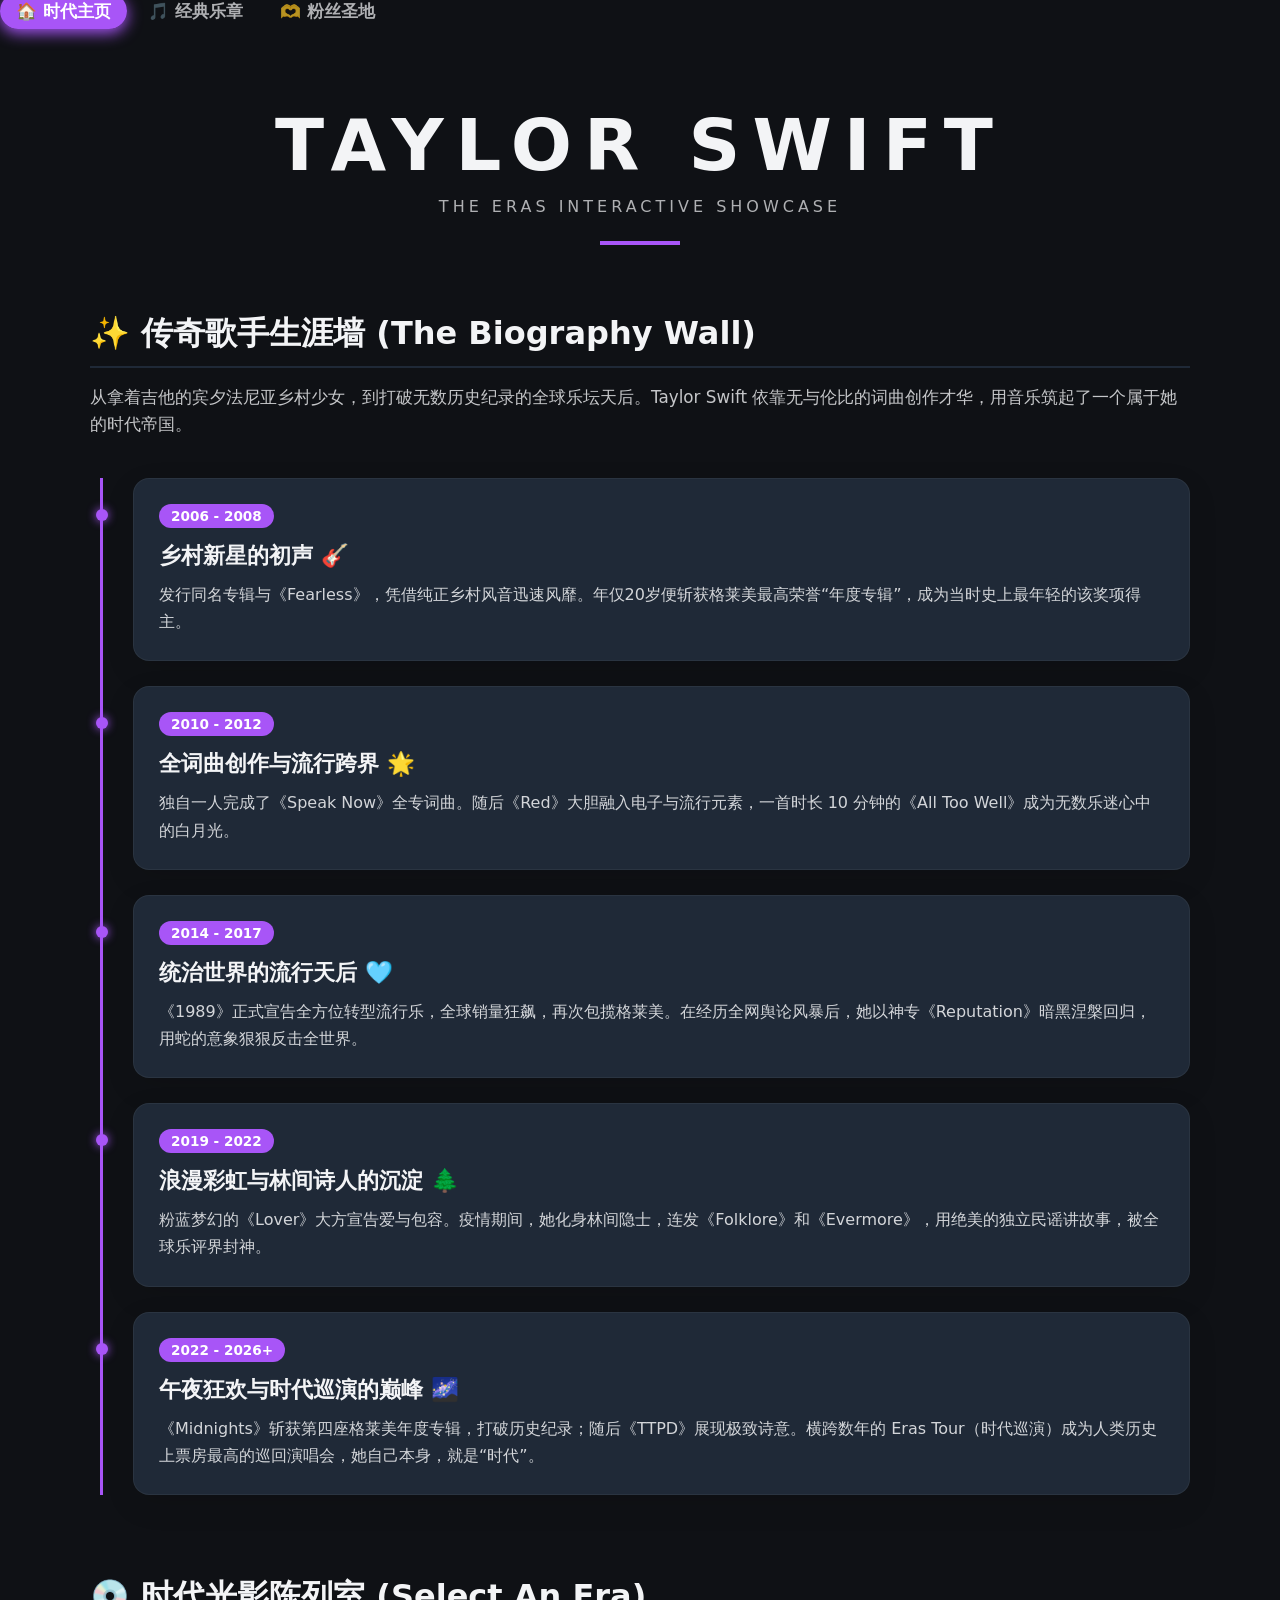
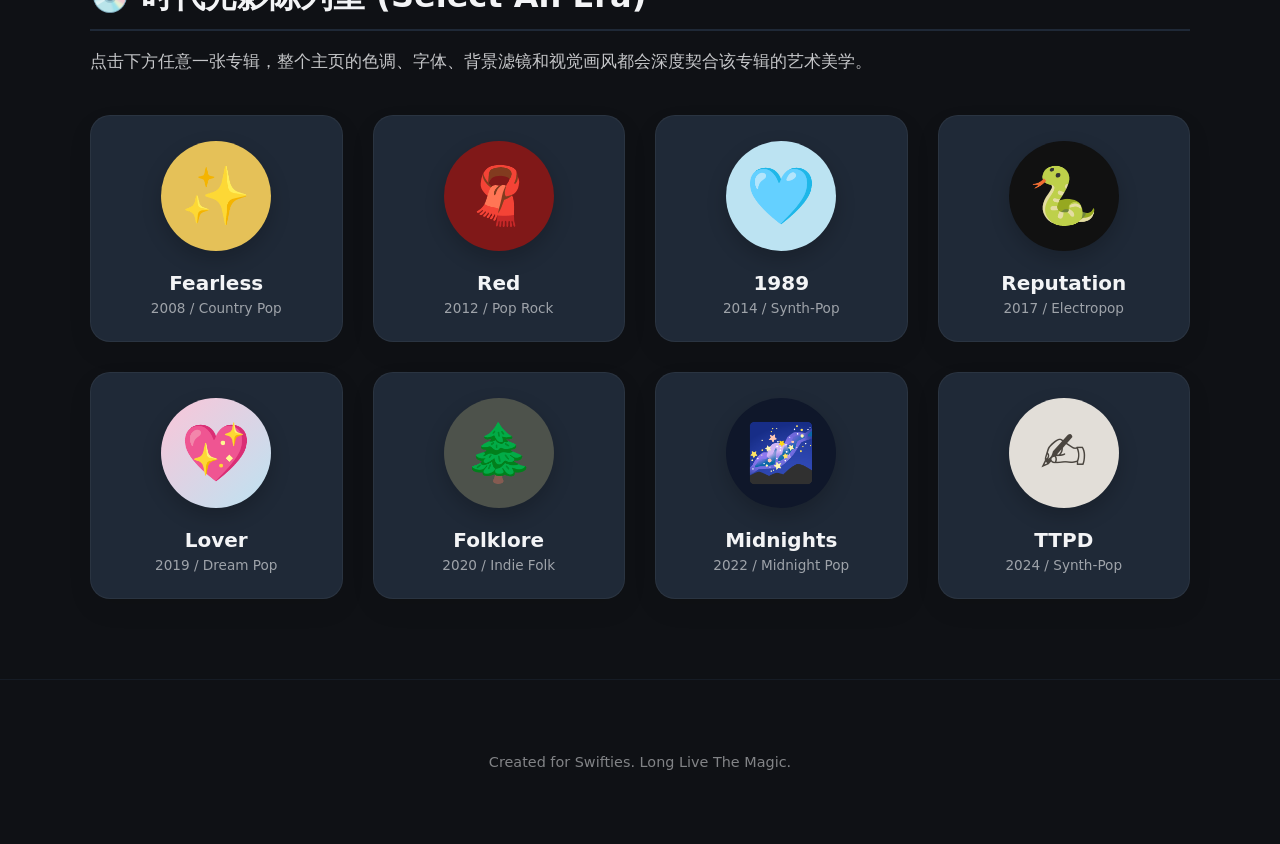
==== commit 9fe5f024: "3.0版本" ====
--- a/index.html
+++ b/index.html
@@ -7,6 +7,11 @@
     <link rel="stylesheet" href="style.css">
 </head>
 <body>
+    <nav class="nav-bar">
+        <a href="index.html" class="active">🏠 时代主页</a>
+        <a href="music.html">🎵 经典乐章</a>
+        <a href="fans.html">🫶 粉丝圣地</a>
+    </nav>
 
     <header class="main-header">
         <h1 class="animate-title">TAYLOR SWIFT</h1>
--- a/style.css
+++ b/style.css
@@ -291,4 +291,61 @@
     font-size: 0.9rem;
     opacity: 0.5;
     border-top: 1px solid var(--card-bg);
+}  ## 🎨 第二步：更新样式 (`style.css`)
+
+为了让新增的导航栏在所有页面里看起来都非常高级、悬浮、有科技感，我们需要在 `style.css` 的**最底部**追加以下这段样式：
+
+```css
+/* ==========================================================================
+   4. 新增的全局高级顶部导航栏样式
+   ========================================================================== */
+.nav-bar {
+    display: flex;
+    justify-content: center;
+    gap: 30px;
+    padding: 20px;
+    background: rgba(0, 0, 0, 0.2);
+    backdrop-filter: blur(10px); /* 高级毛玻璃效果 */
+    position: sticky;
+    top: 0;
+    z-index: 999;
+    border-bottom: var(--card-border);
+}
+
+.nav-bar a {
+    color: var(--text-color);
+    text-decoration: none;
+    font-size: 1.05rem;
+    font-weight: 600;
+    padding: 8px 16px;
+    border-radius: 20px;
+    transition: all 0.3s ease;
+    opacity: 0.7;
+}
+
+.nav-bar a:hover {
+    opacity: 1;
+    background: var(--card-bg);
+    transform: translateY(-2px);
+}
+
+/* 当前所在页面的高亮亮色状态 */
+.nav-bar a.active {
+    opacity: 1;
+    background: var(--accent-color);
+    color: #ffffff !important;
+    box-shadow: 0 4px 15px var(--accent-color);
+}
+
+/* 歌曲页面专用间距 */
+.music-list {
+    display: flex;
+    flex-direction: column;
+    gap: 35px;
+}
+.album-story {
+    margin-top: 12px !important;
+    padding-top: 12px;
+    border-top: 1px dashed rgba(255,255,255,0.1);
+    font-style: italic;
 }
